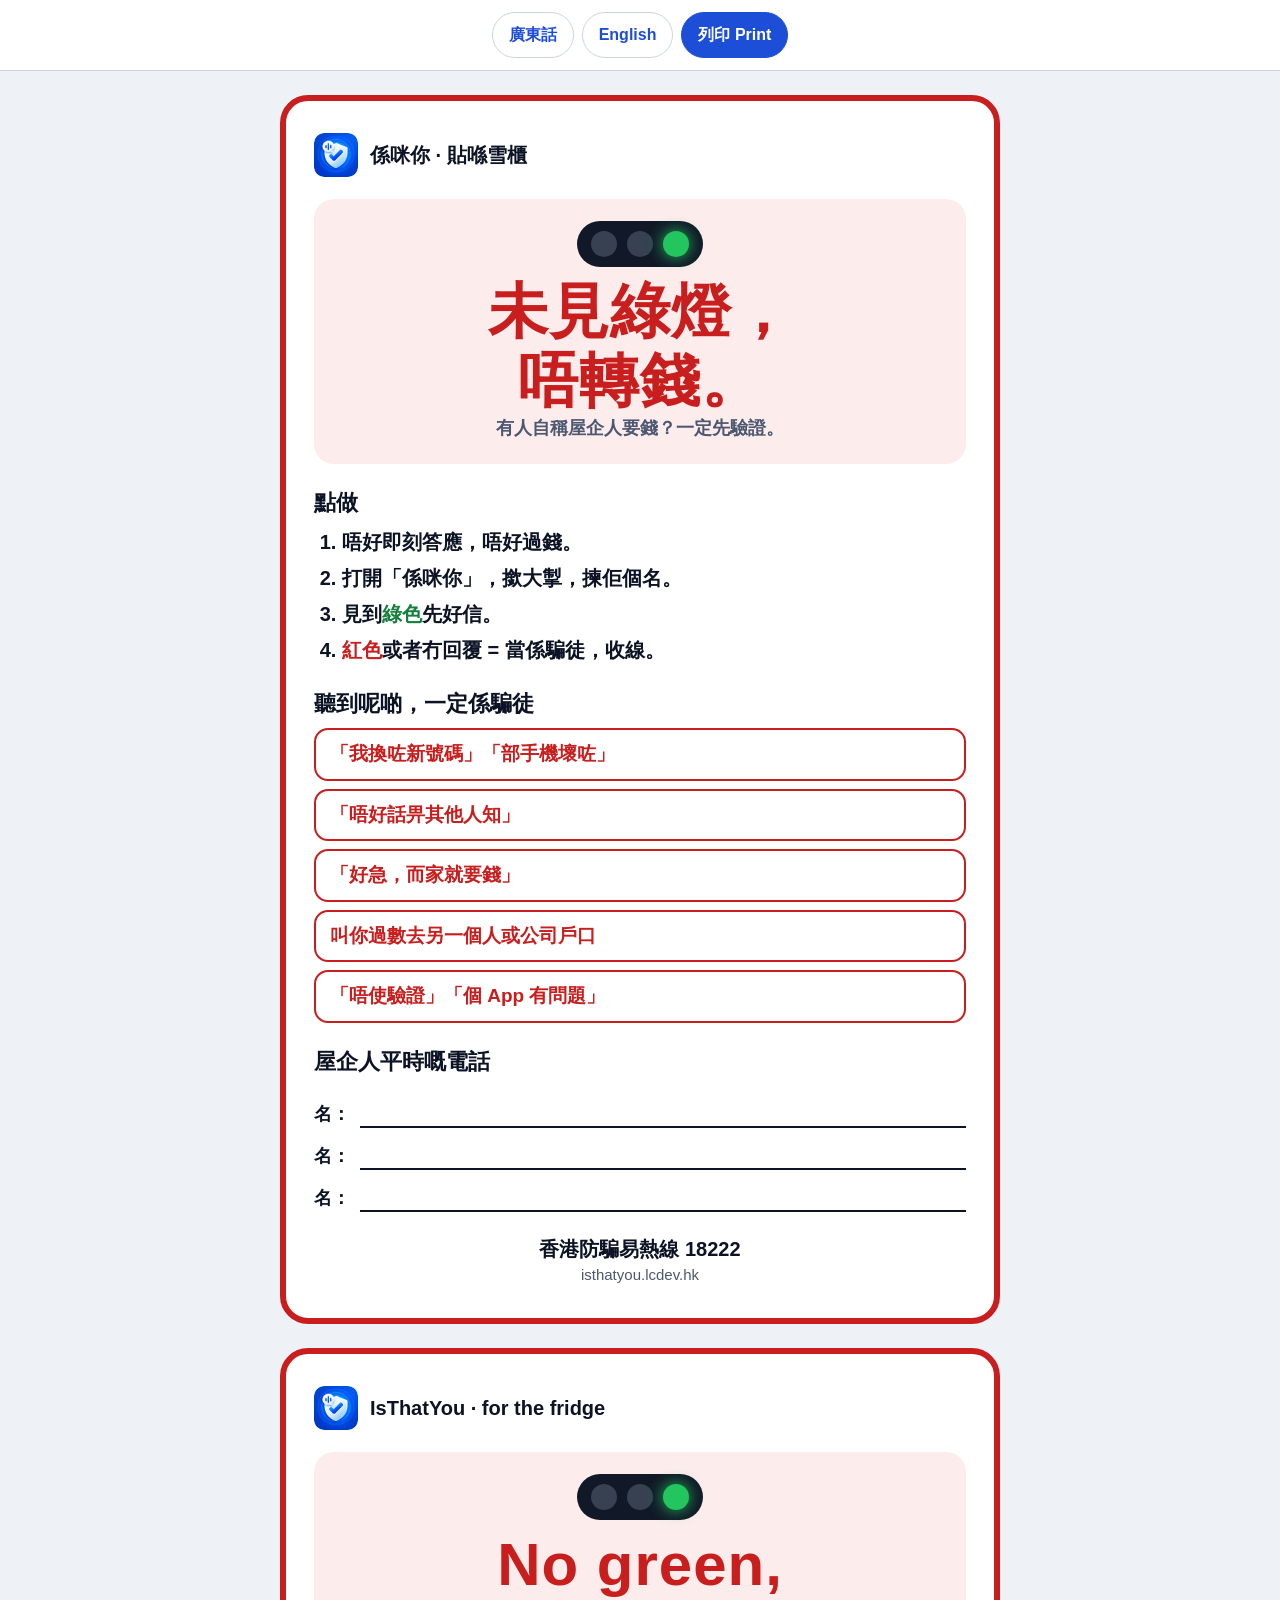
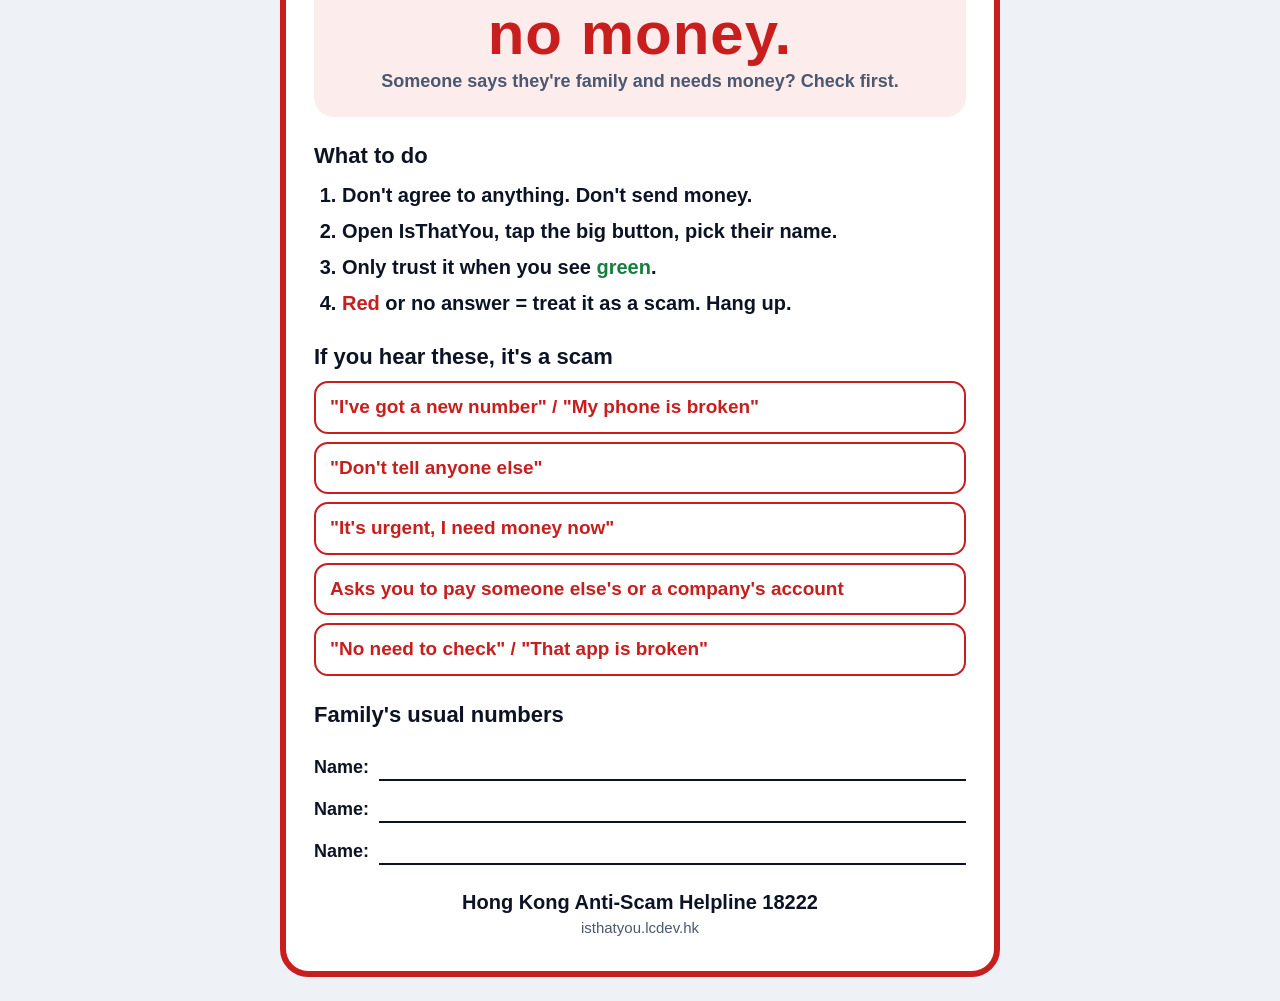
==== card.html @ c7528fe3 "Add printable fridge card and hijack-first tagline - card.html: A4 fridge card, one page per languag" ====
<!doctype html>
<html lang="zh-HK">
<head>
<meta charset="utf-8">
<meta name="viewport" content="width=device-width, initial-scale=1">
<title>雪櫃提示卡 Fridge card · 係咪你 IsThatYou</title>
<meta name="description" content="打印貼喺雪櫃：未見綠燈，唔轉錢。Print for the fridge: No green, no money.">
<link rel="icon" href="assets/favicon.png">
<style>
  :root { color-scheme: light; --red: #c81e1e; --red-soft: #fdecec; --green: #15803d; --ink: #0b1324; --muted: #4b5870; --line: #cbd5e1; }
  * { box-sizing: border-box; }
  body { margin: 0; background: #eef2f7; color: var(--ink); font: 18px/1.5 -apple-system, BlinkMacSystemFont, "Segoe UI", "PingFang HK", "Noto Sans HK", "Microsoft JhengHei", Roboto, sans-serif; }
  .bar { position: sticky; top: 0; display: flex; gap: 8px; justify-content: center; flex-wrap: wrap; padding: 12px 16px; background: #fff; border-bottom: 1px solid var(--line); z-index: 1; }
  .bar a, .bar button { font: inherit; font-size: 16px; font-weight: 700; padding: 10px 16px; border-radius: 999px; border: 1px solid var(--line); background: #fff; color: #1d4ed8; text-decoration: none; cursor: pointer; }
  .bar button { background: #1d4ed8; border-color: #1d4ed8; color: #fff; }
  .card { width: min(100% - 32px, 720px); margin: 24px auto; background: #fff; border: 6px solid var(--red); border-radius: 28px; padding: 32px 28px; display: grid; gap: 22px; }
  .brand { display: flex; align-items: center; gap: 12px; font-weight: 800; font-size: 20px; }
  .brand img { width: 44px; height: 44px; border-radius: 10px; }
  .rule { text-align: center; background: var(--red-soft); border-radius: 20px; padding: 22px 12px; }
  .light { display: inline-flex; gap: 10px; padding: 10px 14px; background: #111827; border-radius: 999px; margin-bottom: 10px; }
  .light i { width: 26px; height: 26px; border-radius: 50%; background: #374151; }
  .light i.on { background: #22c55e; box-shadow: 0 0 16px #22c55e; }
  .rule strong { display: block; color: var(--red); font-size: clamp(34px, 8vw, 60px); line-height: 1.15; letter-spacing: 1px; }
  .rule span { color: var(--muted); font-weight: 600; }
  h2 { margin: 0 0 8px; font-size: 22px; }
  ol { margin: 0; padding-left: 1.4em; display: grid; gap: 6px; font-size: 20px; font-weight: 600; }
  ol b.g { color: var(--green); }
  ol b.r { color: var(--red); }
  ul.flags { margin: 0; padding: 0; list-style: none; display: grid; gap: 8px; }
  ul.flags li { padding: 10px 14px; border-radius: 14px; border: 2px solid var(--red); color: var(--red); font-weight: 700; font-size: 19px; }
  .phones { display: grid; gap: 14px; }
  .phones div { display: flex; gap: 10px; align-items: flex-end; font-weight: 700; }
  .phones div span { flex: 1; border-bottom: 2px solid var(--ink); height: 28px; }
  .hotline { text-align: center; font-weight: 800; font-size: 20px; }
  .hotline small { display: block; font-weight: 500; color: var(--muted); font-size: 15px; }
  .hidden { display: none; }
  @media print {
    @page { size: A4; margin: 10mm; }
    body { background: #fff; font-size: 16px; }
    .bar { display: none; }
    /* One A4 page per language. */
    .card { width: 100%; margin: 0; border-width: 5px; border-radius: 22px; padding: 18px 22px; gap: 12px; break-after: page; break-inside: avoid; }
    .card:last-of-type { break-after: auto; }
    .brand { font-size: 17px; }
    .brand img { width: 34px; height: 34px; }
    .rule { padding: 12px; }
    .rule strong { font-size: 54px; }
    .light { margin-bottom: 4px; padding: 7px 12px; }
    .light i { width: 20px; height: 20px; }
    .light i.on { box-shadow: none; }
    h2 { font-size: 18px; margin-bottom: 6px; }
    ol { font-size: 17px; gap: 2px; }
    ul.flags { grid-template-columns: 1fr 1fr; gap: 6px; }
    ul.flags li { font-size: 15px; padding: 7px 10px; border-radius: 10px; }
    .phones { gap: 8px; }
    .hotline { font-size: 17px; }
    * { -webkit-print-color-adjust: exact; print-color-adjust: exact; }
  }
</style>
</head>
<body>
<nav class="bar">
  <a href="#zh-HK">廣東話</a>
  <a href="#en">English</a>
  <button type="button" onclick="window.print()">列印 Print</button>
</nav>

<section class="card" id="zh-HK" lang="zh-HK">
  <div class="brand"><img src="assets/icon.png" alt="">係咪你 · 貼喺雪櫃</div>
  <div class="rule">
    <div class="light" aria-hidden="true"><i></i><i></i><i class="on"></i></div>
    <strong>未見綠燈，<br>唔轉錢。</strong>
    <span>有人自稱屋企人要錢？一定先驗證。</span>
  </div>
  <div>
    <h2>點做</h2>
    <ol>
      <li>唔好即刻答應，唔好過錢。</li>
      <li>打開「係咪你」，撳大掣，揀佢個名。</li>
      <li>見到<b class="g">綠色</b>先好信。</li>
      <li><b class="r">紅色</b>或者冇回覆 = 當係騙徒，收線。</li>
    </ol>
  </div>
  <div>
    <h2>聽到呢啲，一定係騙徒</h2>
    <ul class="flags">
      <li>「我換咗新號碼」「部手機壞咗」</li>
      <li>「唔好話畀其他人知」</li>
      <li>「好急，而家就要錢」</li>
      <li>叫你過數去另一個人或公司戶口</li>
      <li>「唔使驗證」「個 App 有問題」</li>
    </ul>
  </div>
  <div class="phones">
    <h2>屋企人平時嘅電話</h2>
    <div>名：<span></span></div>
    <div>名：<span></span></div>
    <div>名：<span></span></div>
  </div>
  <div class="hotline">香港防騙易熱線 18222<small>isthatyou.lcdev.hk</small></div>
</section>

<section class="card" id="en" lang="en">
  <div class="brand"><img src="assets/icon.png" alt="">IsThatYou · for the fridge</div>
  <div class="rule">
    <div class="light" aria-hidden="true"><i></i><i></i><i class="on"></i></div>
    <strong>No green,<br>no money.</strong>
    <span>Someone says they're family and needs money? Check first.</span>
  </div>
  <div>
    <h2>What to do</h2>
    <ol>
      <li>Don't agree to anything. Don't send money.</li>
      <li>Open IsThatYou, tap the big button, pick their name.</li>
      <li>Only trust it when you see <b class="g">green</b>.</li>
      <li><b class="r">Red</b> or no answer = treat it as a scam. Hang up.</li>
    </ol>
  </div>
  <div>
    <h2>If you hear these, it's a scam</h2>
    <ul class="flags">
      <li>"I've got a new number" / "My phone is broken"</li>
      <li>"Don't tell anyone else"</li>
      <li>"It's urgent, I need money now"</li>
      <li>Asks you to pay someone else's or a company's account</li>
      <li>"No need to check" / "That app is broken"</li>
    </ul>
  </div>
  <div class="phones">
    <h2>Family's usual numbers</h2>
    <div>Name: <span></span></div>
    <div>Name: <span></span></div>
    <div>Name: <span></span></div>
  </div>
  <div class="hotline">Hong Kong Anti-Scam Helpline 18222<small>isthatyou.lcdev.hk</small></div>
</section>

<script>
  // #zh-HK or #en shows (and prints) just that card; no hash shows both.
  function pick() {
    var lang = location.hash.slice(1);
    var known = lang === "zh-HK" || lang === "en";
    document.querySelectorAll(".card").forEach(function (card) {
      card.classList.toggle("hidden", known && card.id !== lang);
    });
    if (lang === "en") document.documentElement.lang = "en";
    window.scrollTo(0, 0);
  }
  window.addEventListener("hashchange", pick);
  pick();
</script>
</body>
</html>
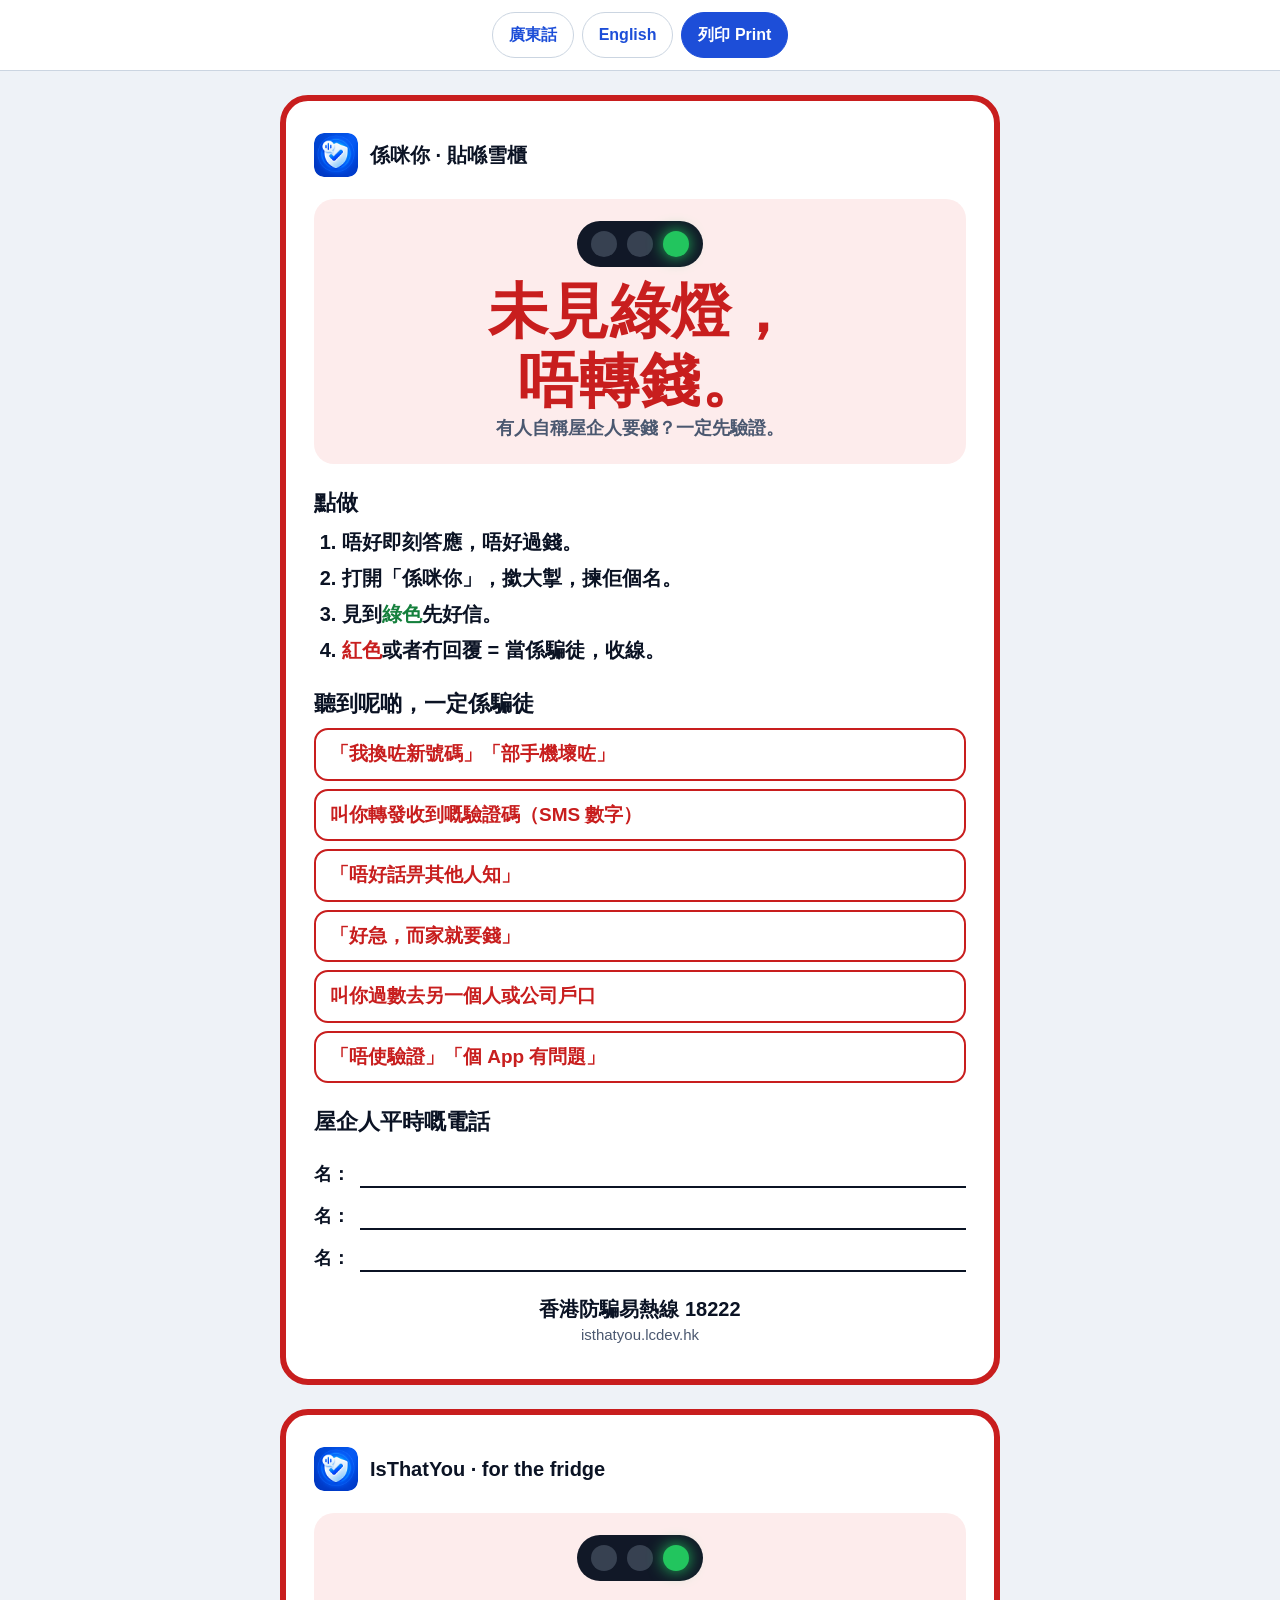
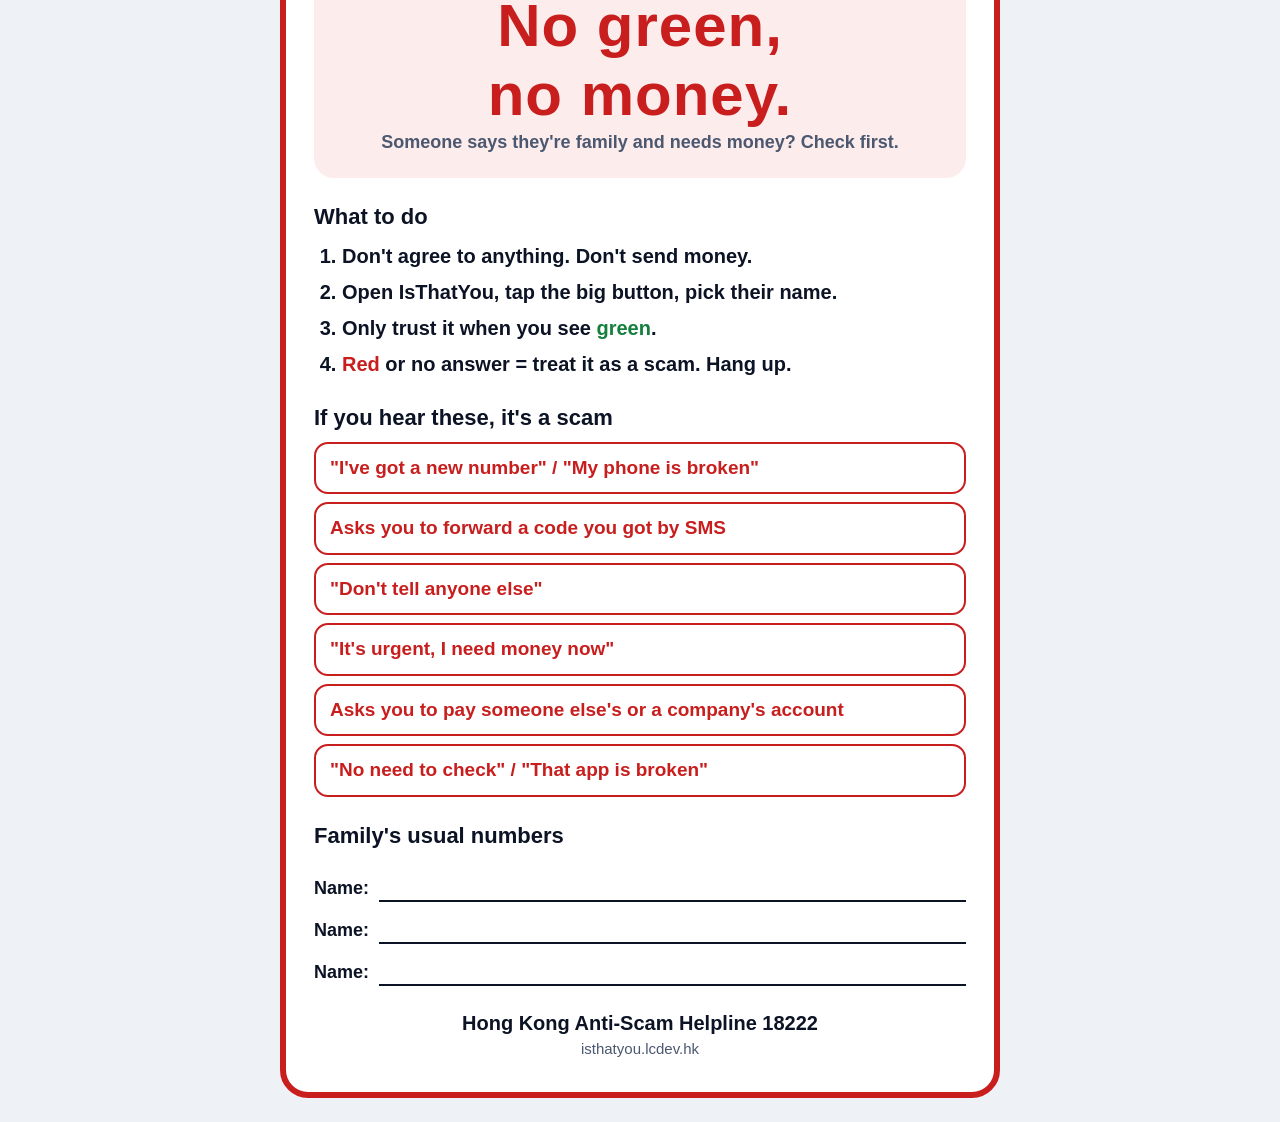
==== commit 0be0eebb: "Public hijack warning page + "forwards a code" on the fridge card - w.html: reads /functions/v1/publ" ====
--- a/card.html
+++ b/card.html
@@ -85,6 +85,7 @@
     <h2>聽到呢啲，一定係騙徒</h2>
     <ul class="flags">
       <li>「我換咗新號碼」「部手機壞咗」</li>
+      <li>叫你轉發收到嘅驗證碼（SMS 數字）</li>
       <li>「唔好話畀其他人知」</li>
       <li>「好急，而家就要錢」</li>
       <li>叫你過數去另一個人或公司戶口</li>
@@ -120,6 +121,7 @@
     <h2>If you hear these, it's a scam</h2>
     <ul class="flags">
       <li>"I've got a new number" / "My phone is broken"</li>
+      <li>Asks you to forward a code you got by SMS</li>
       <li>"Don't tell anyone else"</li>
       <li>"It's urgent, I need money now"</li>
       <li>Asks you to pay someone else's or a company's account</li>
